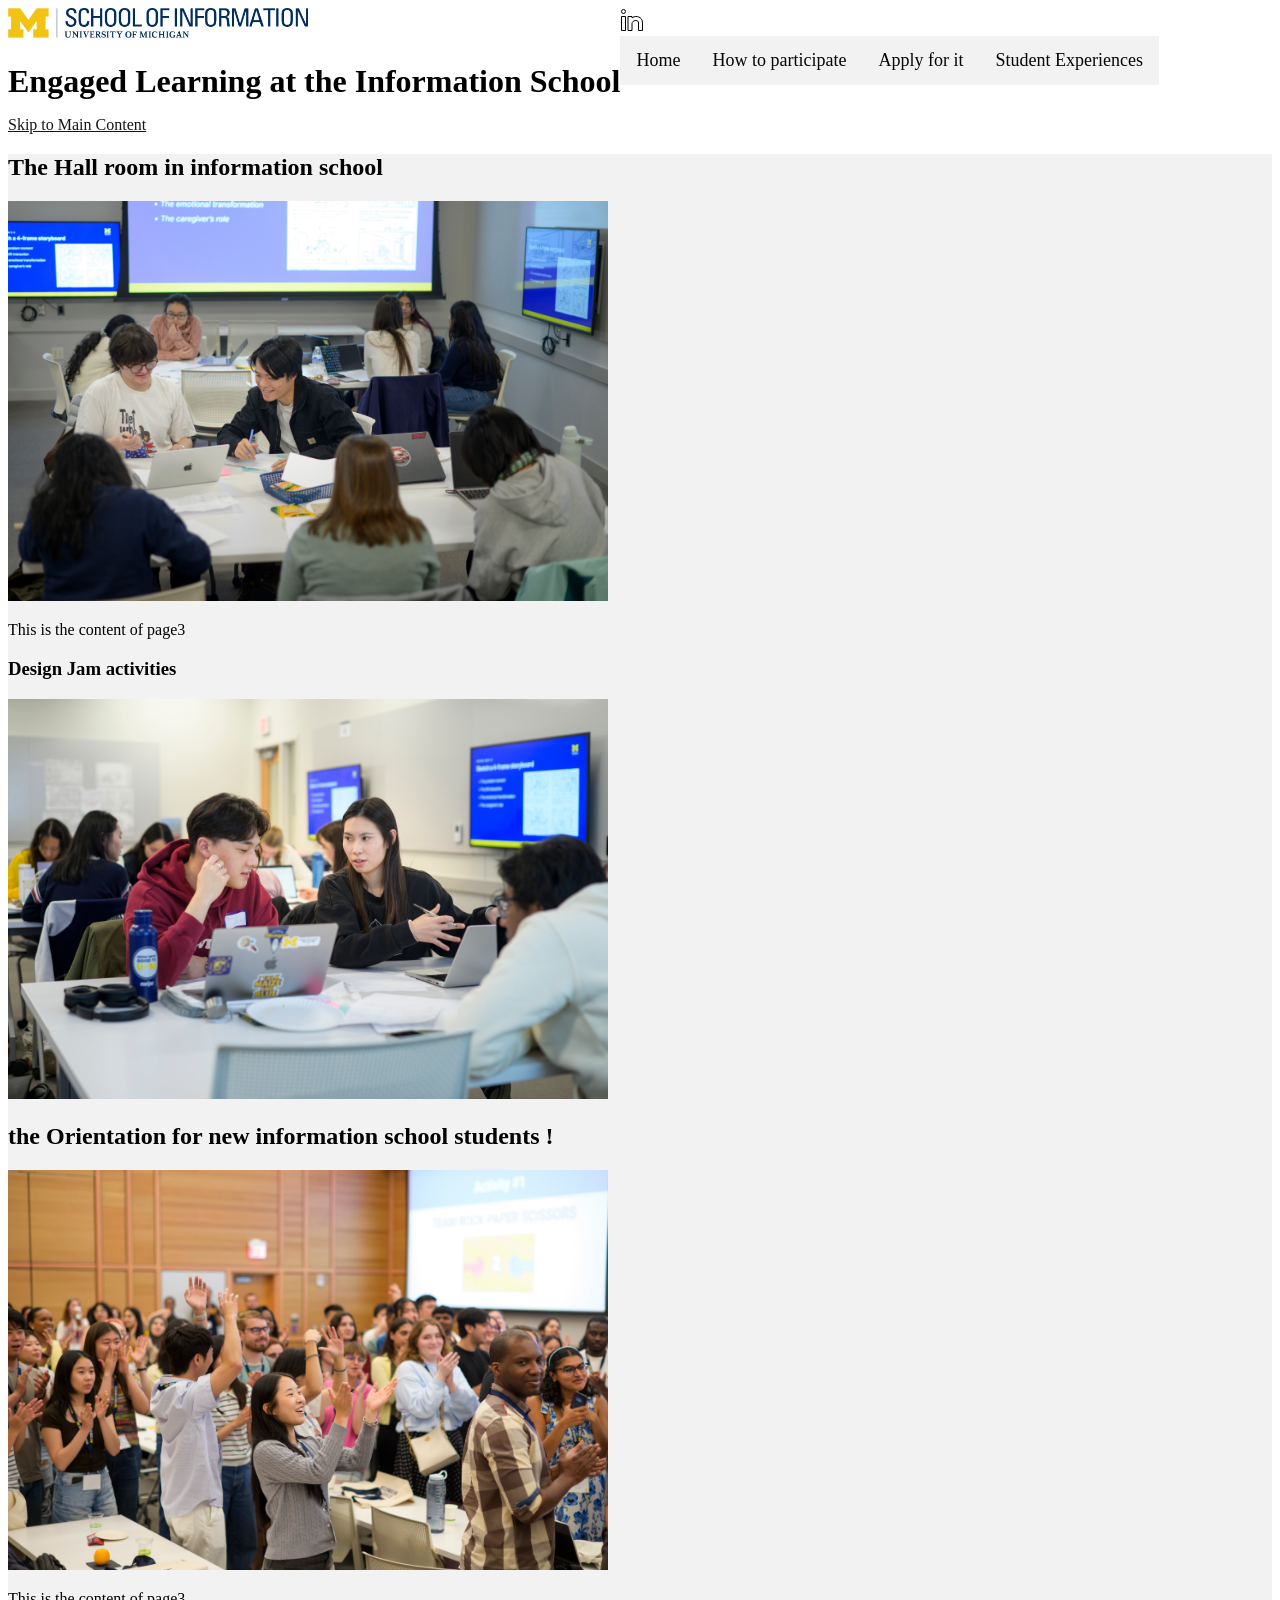
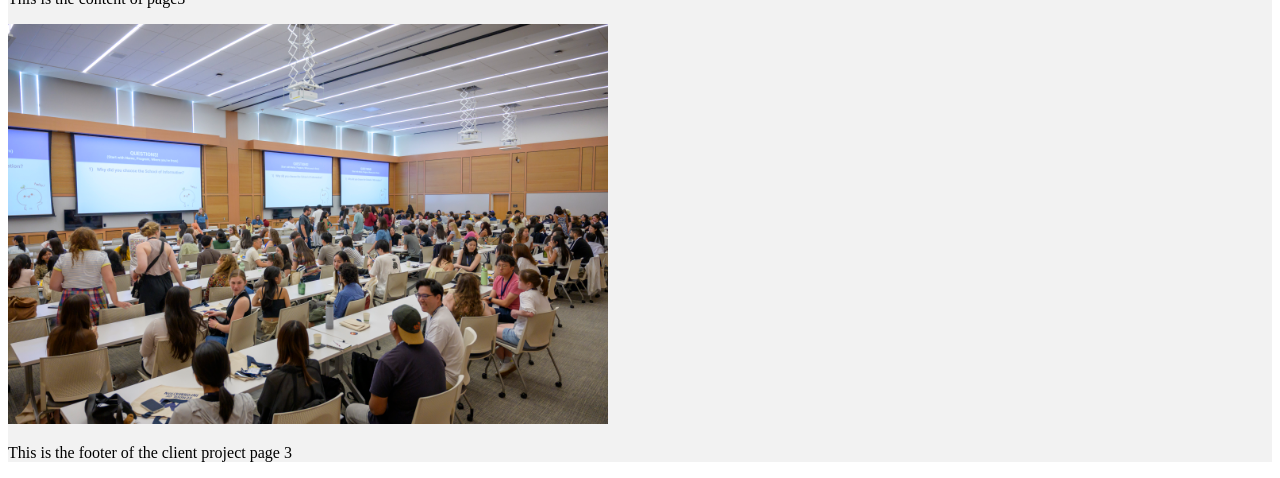
==== page3.html @ b21f29b8 "feat(ui): organize engaged learning pages" ====
<!DOCTYPE html>
<html lang="en">
<head>
    <meta charset="UTF-8">
    <meta name="viewport" content="width=device-width, initial-scale=1.0">
    <link rel="stylesheet" href="/css/main.css">
    <title>The Information School</title>
</head>
<body>

    <header class="head">
        <div class="header content">
        <img class="logo" src="images/logo-header.png" width = "100" height = "100" alt="UMSI Logo">
        <h1> Engaged Learning at the Information School </h1>
        <a href = "#main">Skip to Main Content</a>
        </div>
        <div>
            <div class ="social-media-link-group">
                <a href="https://www.linkedin.com/school/university-of-michigan---school-of-information/" target="_blank" rel="noopener noreferrer">
                    <svg xmlns="http://www.w3.org/2000/svg" fill="none" viewBox="0 0 24 24" id="Linkedin-Logo--Streamline-Logos" height="24" width="24">
                        <desc>
                            Linkedin Logo Streamline Icon: https://streamlinehq.com
                        </desc>
                        <path stroke="#000000" stroke-linejoin="round" d="M1.5 3.5a2 2 0 1 0 4 0 2 2 0 1 0 -4 0" stroke-width="1"></path>
                        <path stroke="#000000" stroke-linejoin="round" d="M1.5 22.5v-14h4v14h-4Z" clip-rule="evenodd" stroke-width="1"></path>
                        <path stroke="#000000" stroke-linejoin="round" d="M8 8.5v14h4v-6.908c0 -1.092 1 -3.092 3.895 -3.092 1.643 0 2.605 0.845 2.605 2.5v7.5h4V15c0 -1.309 -0.312 -2.937 -1.394 -4.277 -1.144 -1.417 -2.913 -2.223 -5.21 -2.223 -1.513 0 -2.835 0.615 -3.896 1.366V8.5H8Z" clip-rule="evenodd" stroke-width="1"></path>
                        </svg>
                </a>
            </div>

        <nav>
 <ul class="nav-links">
                <li class="nav-links"><a href = "index.html">Home</a></li>
                     <li class="nav-links"><a href = "prep.html">How to participate</a></li>
                     <li class="nav-links"><a href = "page3.html">Apply for it</a></li>
                     <li class="nav-links"><a href = "page4.html">Student Experiences</a></li>
    </ul> 
        </nav>
        </div>
    </header>
<main>
    <section>
        <h2> The Hall room in information school </h2>
        <img src="images/information-school/UMSI_DesignJam_MixelStudio_11052025_04.jpg" alt="Design Jam Highlight."
        width="600" height="400">
        <p> This is the content of page3 </p>
        <h3>Design Jam activities </h3>
        <img src="images/information-school/UMSI_DesignJam_MixelStudio_11052025_05.jpg" width="600" height="400" alt="Design Jam Highlight">
    </section>

    <section>
        <h2> the Orientation for new information school students !  </h2>
        <img src="images/information-school/UMSI_MastersOrientation_081825_01.jpg" width="600" height="400"alt="A student wears a UMSI backpack in fall on the drag.">
        <p> This is the content of page3 </p>
        <img src="images/information-school/UMSI_MastersOrientation_081825_03.jpg" width="600" height="400" alt="Group of students in the activities">
    </section>

    <section>

      </section>

    <footer>
        <p> This is the footer of the client project page 3</p>
    </footer>
</body>
</html>
---- css/main.css ----
.logo{
    width: 300px;
    height: auto;
}
h1{
    font-size: 2em;
    margin-bottom: 0.5em;
    position: relative;
    left: 0;
}
head img{
    width: 100px;
    height: auto;
}
    
.head div {
    display:inline-block ;
    justify-content: space-between;
}
a {
    color: #171616;
}
.nav-links {
    list-style-type: none;
    margin: 0;
    padding: 0;
    overflow: hidden;
    background-color: #f2f2f2;
}
.nav-links li {
    float: left;
}
.nav-links li a {
  display: block;
  color: rgb(6, 6, 6);
  text-align: center;
  padding: 14px 16px;
  text-decoration: none;
  font-size: 18px;
}
.nav-links li a:hover {
  background-color: #ddd;
}
img{
    width: 600px;
    height: 400px;
}

main{
    background-color: #f2f2f2;
}
header{
    display: flex;
}
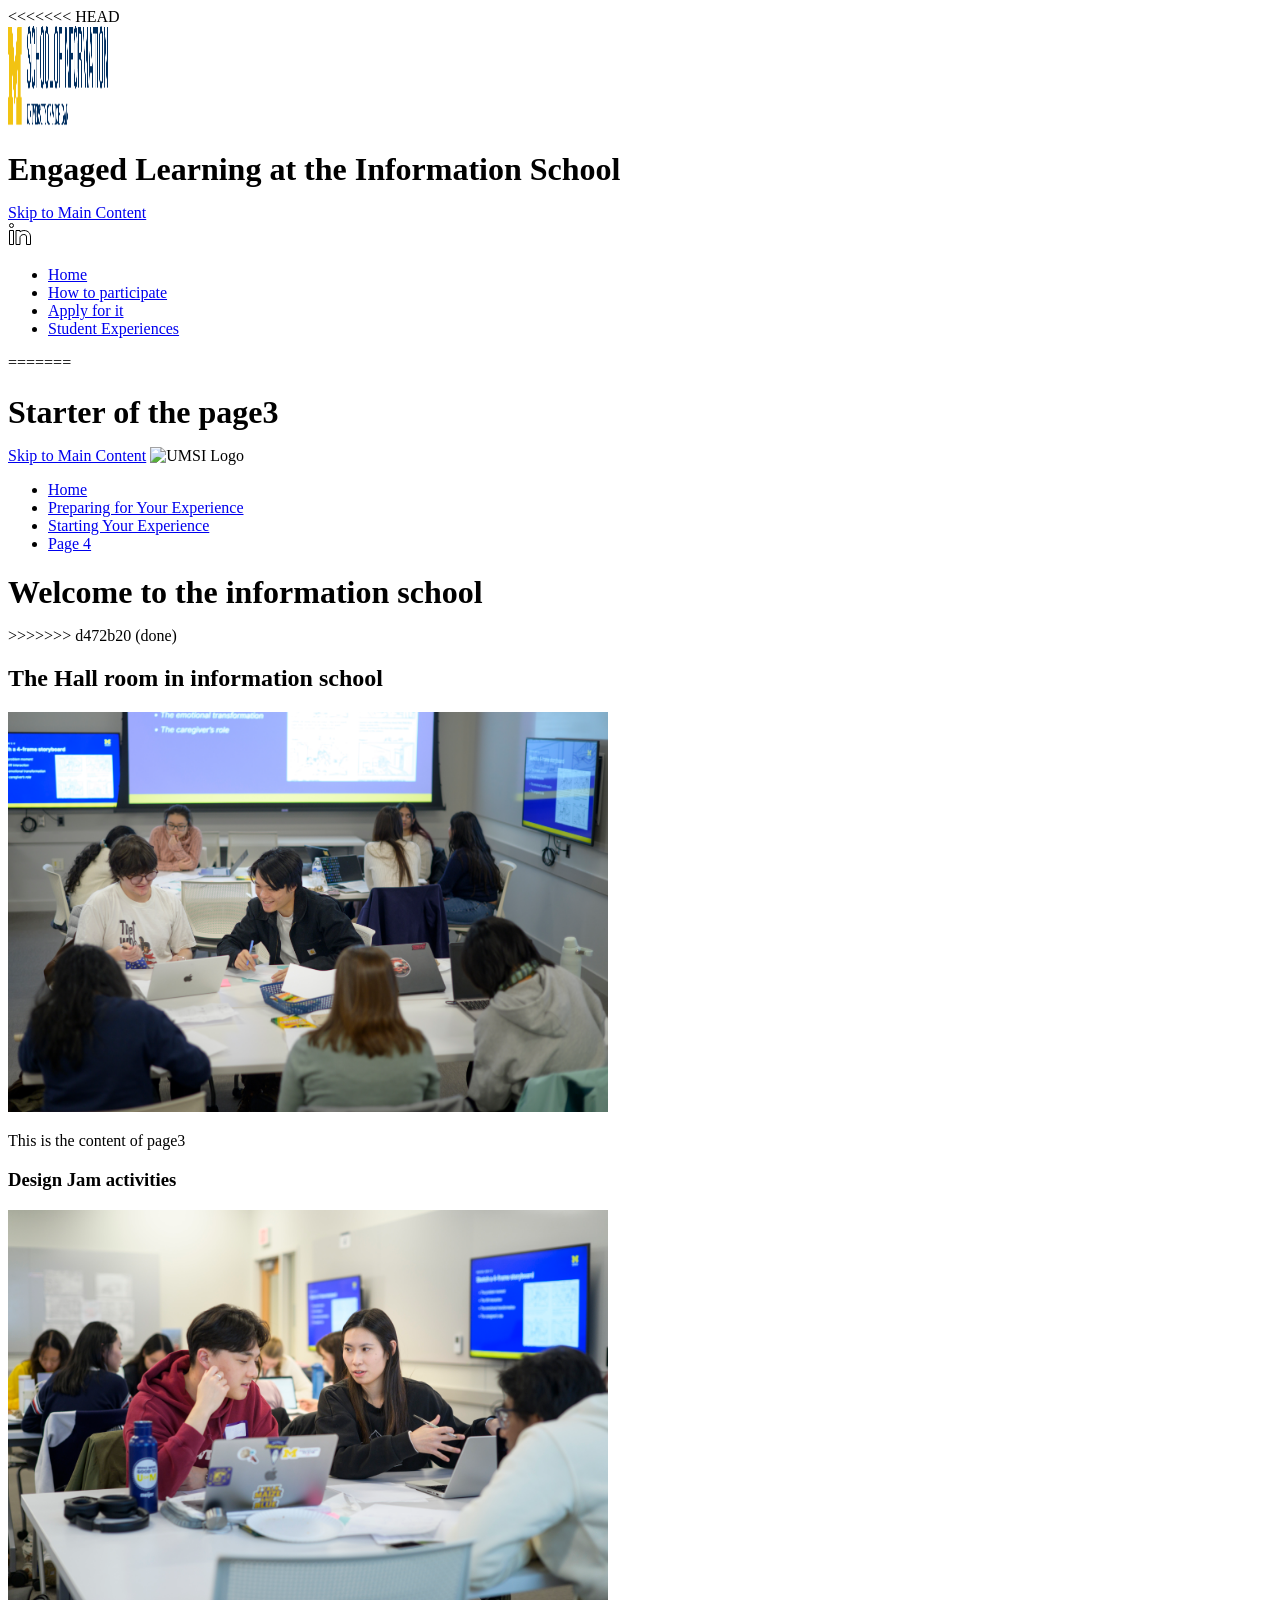
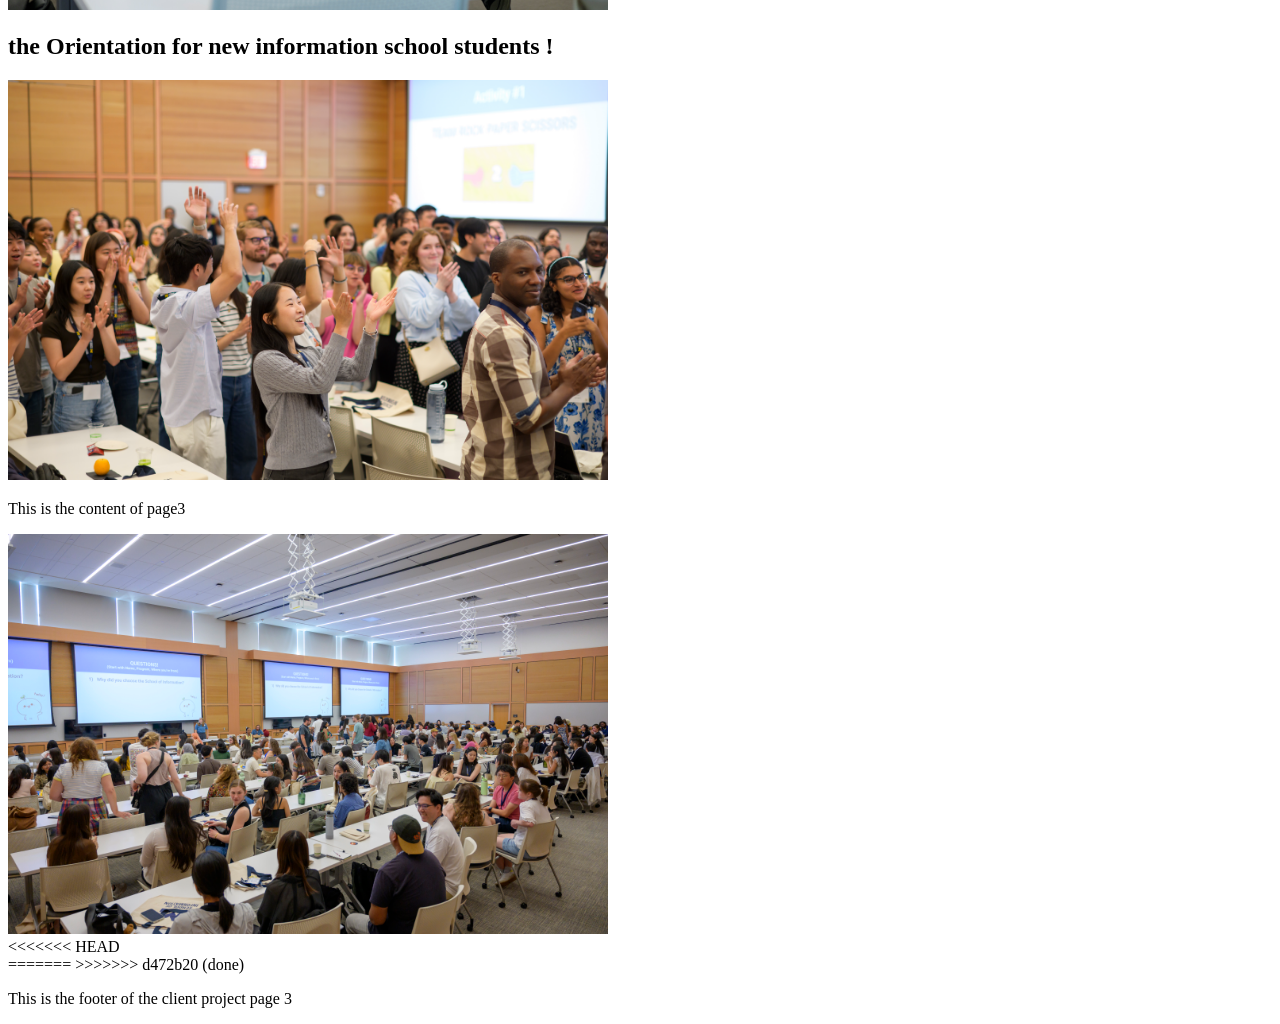
==== commit f984a046: "rebase" ====
--- a/page3.html
+++ b/page3.html
@@ -7,6 +7,7 @@
     <title>The Information School</title>
 </head>
 <body>
+<<<<<<< HEAD
 
     <header class="head">
         <div class="header content">
@@ -39,6 +40,22 @@
         </div>
     </header>
 <main>
+=======
+    <header>
+        <h1> Starter of the page3 </h1>
+        <a href = "#main">Skip to Main Content</a>
+        <img src="images/UMSI_signature_vertical_informal_solidblue.jpg" alt="UMSI Logo">
+        <nav>
+            <ul>
+                <li><a href = "index.html">Home</a></li>
+                <li><a href = "prep.html">Preparing for Your Experience</a></li>
+                <li><a href = "start.html">Starting Your Experience</a></li>
+                <li><a href = "page4.html">Page 4</a></li>
+            </ul>
+        </nav>
+    <h1>Welcome to the information school</h1>
+    </header>
+>>>>>>> d472b20 (done)
     <section>
         <h2> The Hall room in information school </h2>
         <img src="images/information-school/UMSI_DesignJam_MixelStudio_11052025_04.jpg" alt="Design Jam Highlight."
@@ -55,9 +72,12 @@
         <img src="images/information-school/UMSI_MastersOrientation_081825_03.jpg" width="600" height="400" alt="Group of students in the activities">
     </section>
 
+<<<<<<< HEAD
     <section>
 
       </section>
+=======
+>>>>>>> d472b20 (done)
 
     <footer>
         <p> This is the footer of the client project page 3</p>
--- a/css/main.css
+++ b/css/main.css
@@ -1,3 +1,4 @@
+<<<<<<< HEAD
 .logo{
     width: 300px;
     height: auto;
@@ -7,11 +8,18 @@
     margin-bottom: 0.5em;
     position: relative;
     left: 0;
+=======
+nav{
+    background-color: #003366;
+    font-family: Arial, sans-serif;
+    font-style: bold;
+>>>>>>> d472b20 (done)
 }
 head img{
     width: 100px;
     height: auto;
 }
+<<<<<<< HEAD
     
 .head div {
     display:inline-block ;
@@ -51,4 +59,16 @@
 }
 header{
     display: flex;
+=======
+
+header {
+    display:block ;
+    justify-content: space-between;
+}
+nav li a {
+    color: #ffffff;
+}
+main{
+    background-color: #f2f2f2;
+>>>>>>> d472b20 (done)
 }
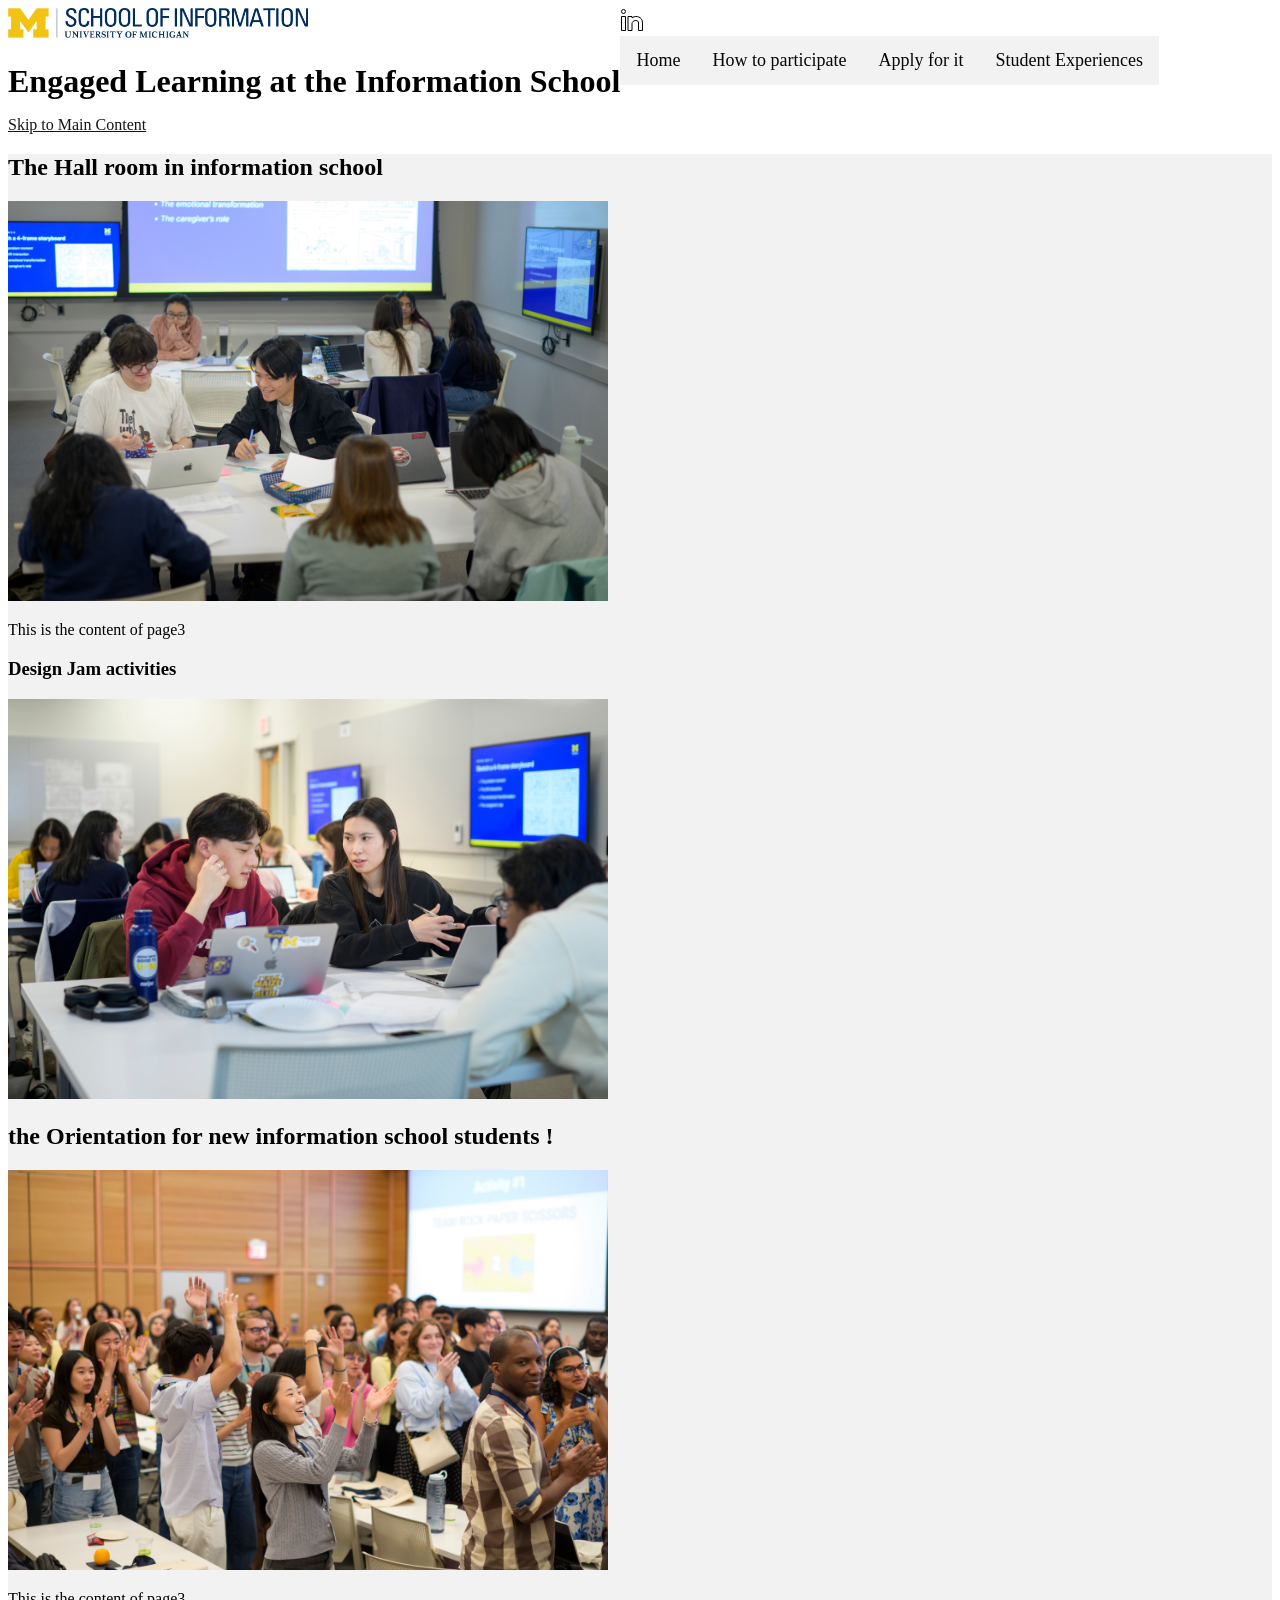
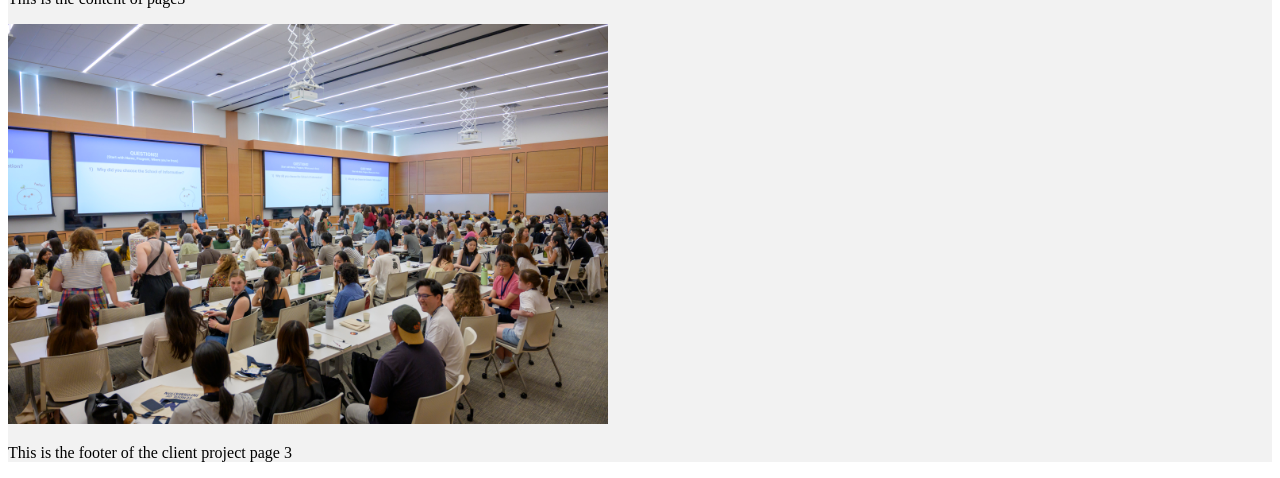
==== commit 81f010ae: "merge layout style into main" ====
--- a/page3.html
+++ b/page3.html
@@ -7,7 +7,6 @@
     <title>The Information School</title>
 </head>
 <body>
-<<<<<<< HEAD
 
     <header class="head">
         <div class="header content">
@@ -40,22 +39,6 @@
         </div>
     </header>
 <main>
-=======
-    <header>
-        <h1> Starter of the page3 </h1>
-        <a href = "#main">Skip to Main Content</a>
-        <img src="images/UMSI_signature_vertical_informal_solidblue.jpg" alt="UMSI Logo">
-        <nav>
-            <ul>
-                <li><a href = "index.html">Home</a></li>
-                <li><a href = "prep.html">Preparing for Your Experience</a></li>
-                <li><a href = "start.html">Starting Your Experience</a></li>
-                <li><a href = "page4.html">Page 4</a></li>
-            </ul>
-        </nav>
-    <h1>Welcome to the information school</h1>
-    </header>
->>>>>>> d472b20 (done)
     <section>
         <h2> The Hall room in information school </h2>
         <img src="images/information-school/UMSI_DesignJam_MixelStudio_11052025_04.jpg" alt="Design Jam Highlight."
@@ -72,12 +55,9 @@
         <img src="images/information-school/UMSI_MastersOrientation_081825_03.jpg" width="600" height="400" alt="Group of students in the activities">
     </section>
 
-<<<<<<< HEAD
     <section>
 
       </section>
-=======
->>>>>>> d472b20 (done)
 
     <footer>
         <p> This is the footer of the client project page 3</p>
--- a/css/main.css
+++ b/css/main.css
@@ -1,4 +1,3 @@
-<<<<<<< HEAD
 .logo{
     width: 300px;
     height: auto;
@@ -8,18 +7,11 @@
     margin-bottom: 0.5em;
     position: relative;
     left: 0;
-=======
-nav{
-    background-color: #003366;
-    font-family: Arial, sans-serif;
-    font-style: bold;
->>>>>>> d472b20 (done)
 }
 head img{
     width: 100px;
     height: auto;
 }
-<<<<<<< HEAD
     
 .head div {
     display:inline-block ;
@@ -59,16 +51,4 @@
 }
 header{
     display: flex;
-=======
-
-header {
-    display:block ;
-    justify-content: space-between;
-}
-nav li a {
-    color: #ffffff;
-}
-main{
-    background-color: #f2f2f2;
->>>>>>> d472b20 (done)
 }
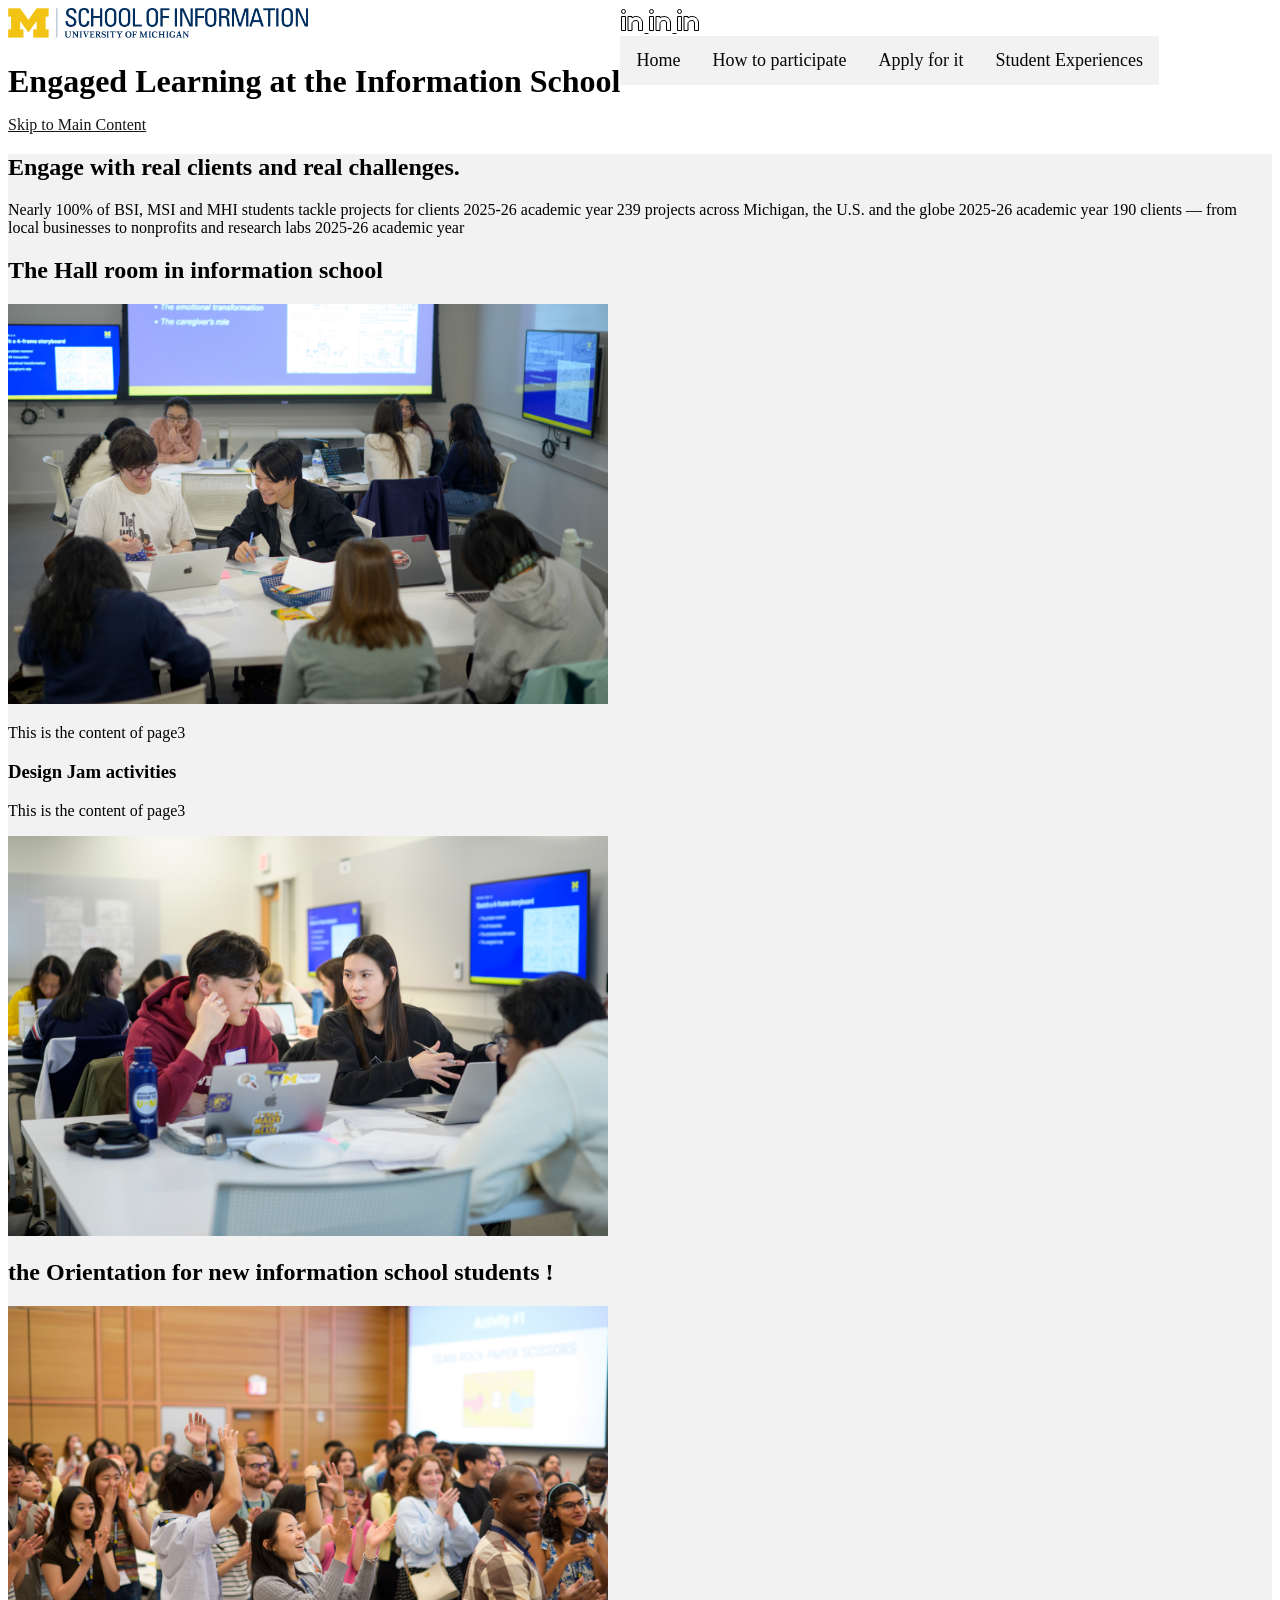
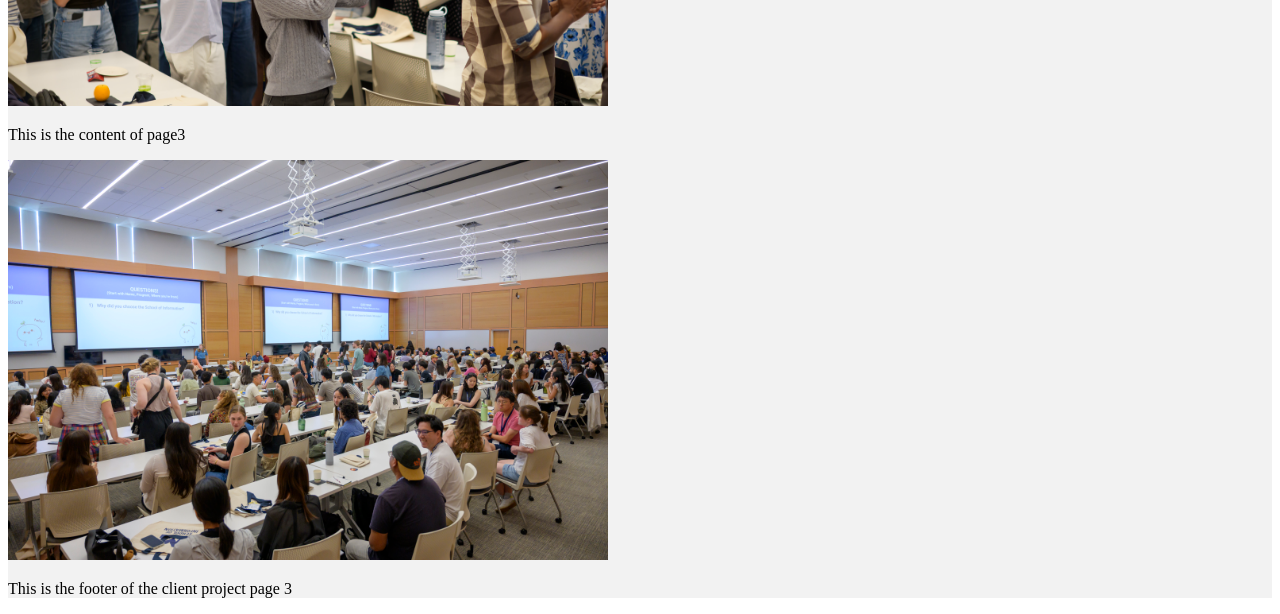
==== commit 1b9c1a6b: "content update" ====
--- a/page3.html
+++ b/page3.html
@@ -3,7 +3,7 @@
 <head>
     <meta charset="UTF-8">
     <meta name="viewport" content="width=device-width, initial-scale=1.0">
-    <link rel="stylesheet" href="/css/main.css">
+    <link rel="stylesheet" href="css/main.css">
     <title>The Information School</title>
 </head>
 <body>
@@ -16,10 +16,30 @@
         </div>
         <div>
             <div class ="social-media-link-group">
-                <a href="https://www.linkedin.com/school/university-of-michigan---school-of-information/" target="_blank" rel="noopener noreferrer">
+                <a href="https://www.linkedin.com/school/university-of-michigan---school-of-information/" alt ="LinkedIN" target="_blank" rel="noopener noreferrer">
                     <svg xmlns="http://www.w3.org/2000/svg" fill="none" viewBox="0 0 24 24" id="Linkedin-Logo--Streamline-Logos" height="24" width="24">
                         <desc>
-                            Linkedin Logo Streamline Icon: https://streamlinehq.com
+                            Linkedin Logo Streamline Icon
+                        </desc>
+                        <path stroke="#000000" stroke-linejoin="round" d="M1.5 3.5a2 2 0 1 0 4 0 2 2 0 1 0 -4 0" stroke-width="1"></path>
+                        <path stroke="#000000" stroke-linejoin="round" d="M1.5 22.5v-14h4v14h-4Z" clip-rule="evenodd" stroke-width="1"></path>
+                        <path stroke="#000000" stroke-linejoin="round" d="M8 8.5v14h4v-6.908c0 -1.092 1 -3.092 3.895 -3.092 1.643 0 2.605 0.845 2.605 2.5v7.5h4V15c0 -1.309 -0.312 -2.937 -1.394 -4.277 -1.144 -1.417 -2.913 -2.223 -5.21 -2.223 -1.513 0 -2.835 0.615 -3.896 1.366V8.5H8Z" clip-rule="evenodd" stroke-width="1"></path>
+                        </svg>
+                </a>
+                <a href="https://www.linkedin.com/school/university-of-michigan---school-of-information/" alt ="Instagram" target="_blank" rel="noopener noreferrer">
+                    <svg xmlns="http://www.w3.org/2000/svg" fill="none" viewBox="0 0 24 24" id="Linkedin-Logo--Streamline-Logos" height="24" width="24">
+                        <desc>
+                            Linkedin Logo Streamline Icon
+                        </desc>
+                        <path stroke="#000000" stroke-linejoin="round" d="M1.5 3.5a2 2 0 1 0 4 0 2 2 0 1 0 -4 0" stroke-width="1"></path>
+                        <path stroke="#000000" stroke-linejoin="round" d="M1.5 22.5v-14h4v14h-4Z" clip-rule="evenodd" stroke-width="1"></path>
+                        <path stroke="#000000" stroke-linejoin="round" d="M8 8.5v14h4v-6.908c0 -1.092 1 -3.092 3.895 -3.092 1.643 0 2.605 0.845 2.605 2.5v7.5h4V15c0 -1.309 -0.312 -2.937 -1.394 -4.277 -1.144 -1.417 -2.913 -2.223 -5.21 -2.223 -1.513 0 -2.835 0.615 -3.896 1.366V8.5H8Z" clip-rule="evenodd" stroke-width="1"></path>
+                        </svg>
+                </a>
+                <a href="https://www.linkedin.com/school/university-of-michigan---school-of-information/" alt ="Youtube"target="_blank" rel="noopener noreferrer">
+                    <svg xmlns="http://www.w3.org/2000/svg" fill="none" viewBox="0 0 24 24" id="Linkedin-Logo--Streamline-Logos" height="24" width="24">
+                        <desc>
+                            Linkedin Logo Streamline Icon
                         </desc>
                         <path stroke="#000000" stroke-linejoin="round" d="M1.5 3.5a2 2 0 1 0 4 0 2 2 0 1 0 -4 0" stroke-width="1"></path>
                         <path stroke="#000000" stroke-linejoin="round" d="M1.5 22.5v-14h4v14h-4Z" clip-rule="evenodd" stroke-width="1"></path>
@@ -40,11 +60,30 @@
     </header>
 <main>
     <section>
+        <h2> 
+            Engage with real clients and real challenges.</h2>
+        <div>
+            Nearly 100%
+            of BSI, MSI and MHI students tackle projects for clients
+
+            2025-26 academic year
+
+            239
+            projects across Michigan, the U.S. and the globe 
+
+            2025-26 academic year
+
+            190
+            clients — from local businesses to nonprofits and research labs 
+
+            2025-26 academic year
+        </div>
         <h2> The Hall room in information school </h2>
         <img src="images/information-school/UMSI_DesignJam_MixelStudio_11052025_04.jpg" alt="Design Jam Highlight."
         width="600" height="400">
         <p> This is the content of page3 </p>
         <h3>Design Jam activities </h3>
+        <p> This is the content of page3 </p>
         <img src="images/information-school/UMSI_DesignJam_MixelStudio_11052025_05.jpg" width="600" height="400" alt="Design Jam Highlight">
     </section>
 
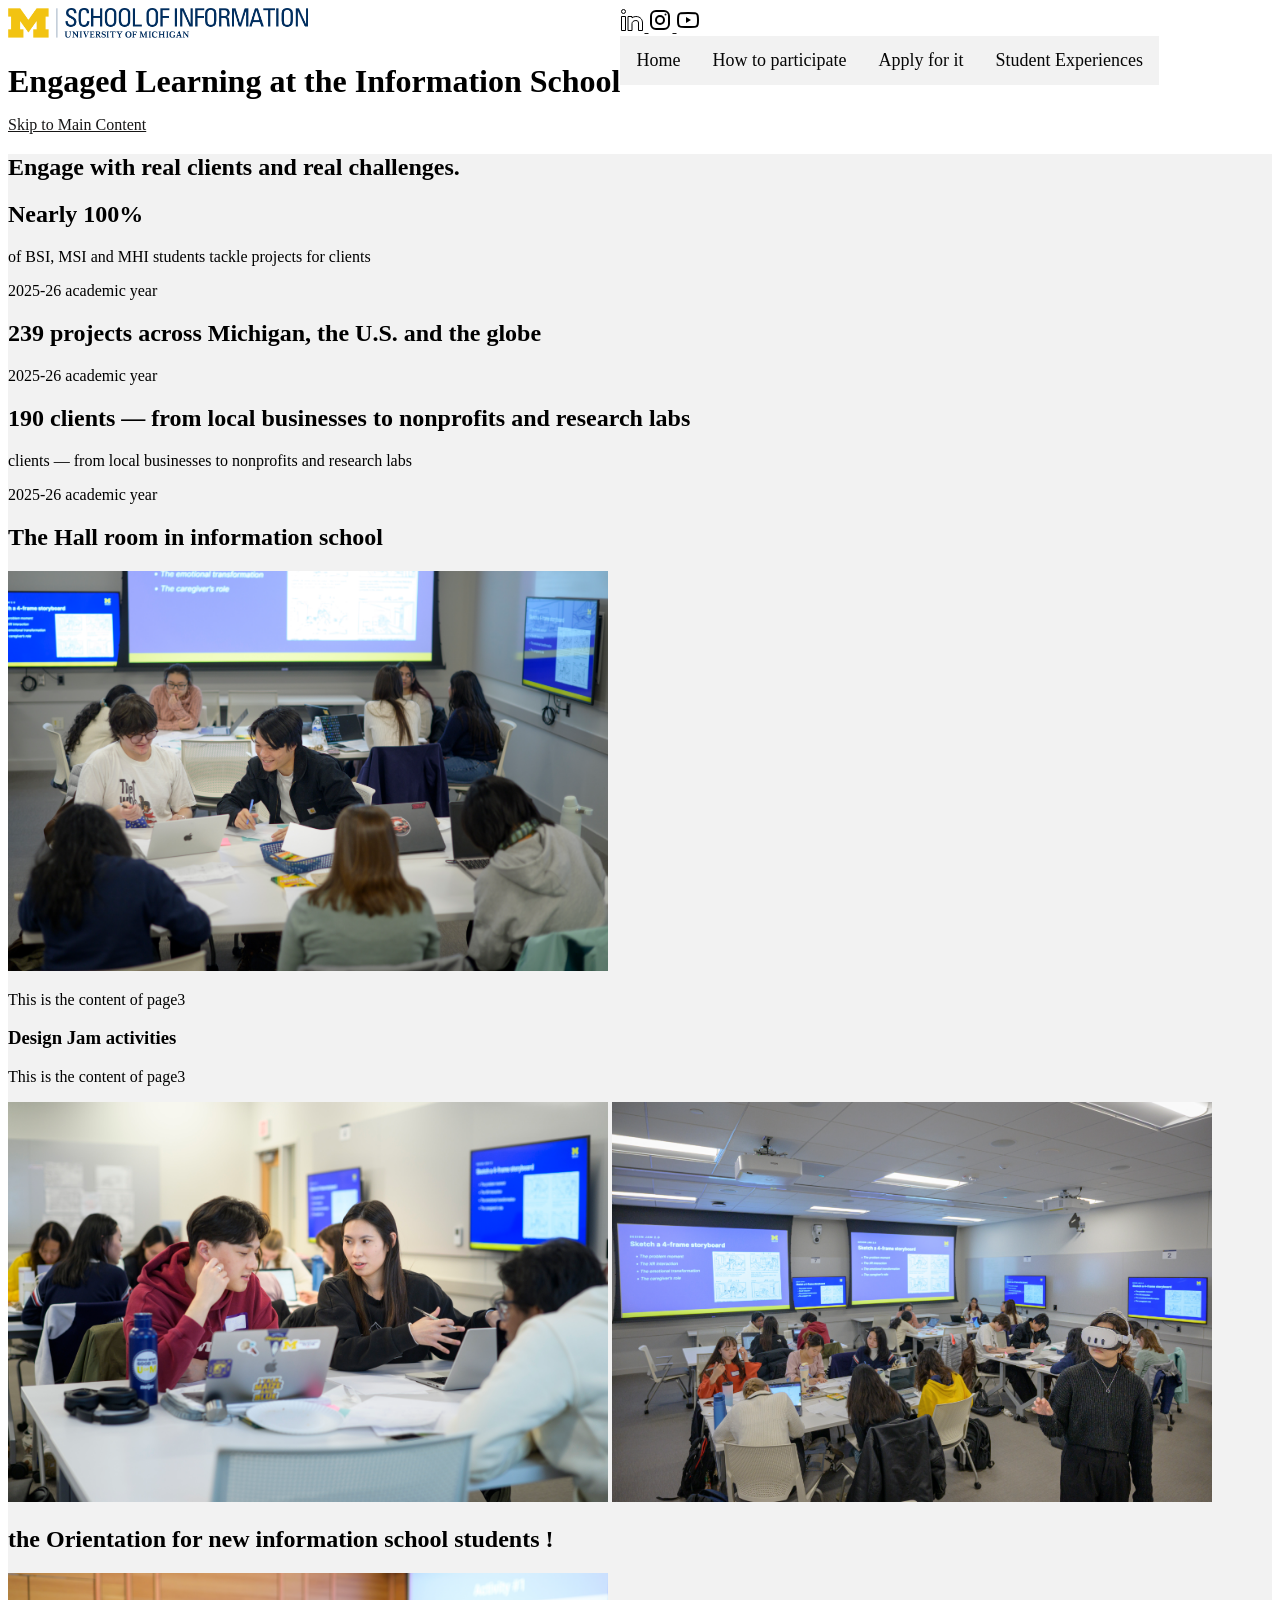
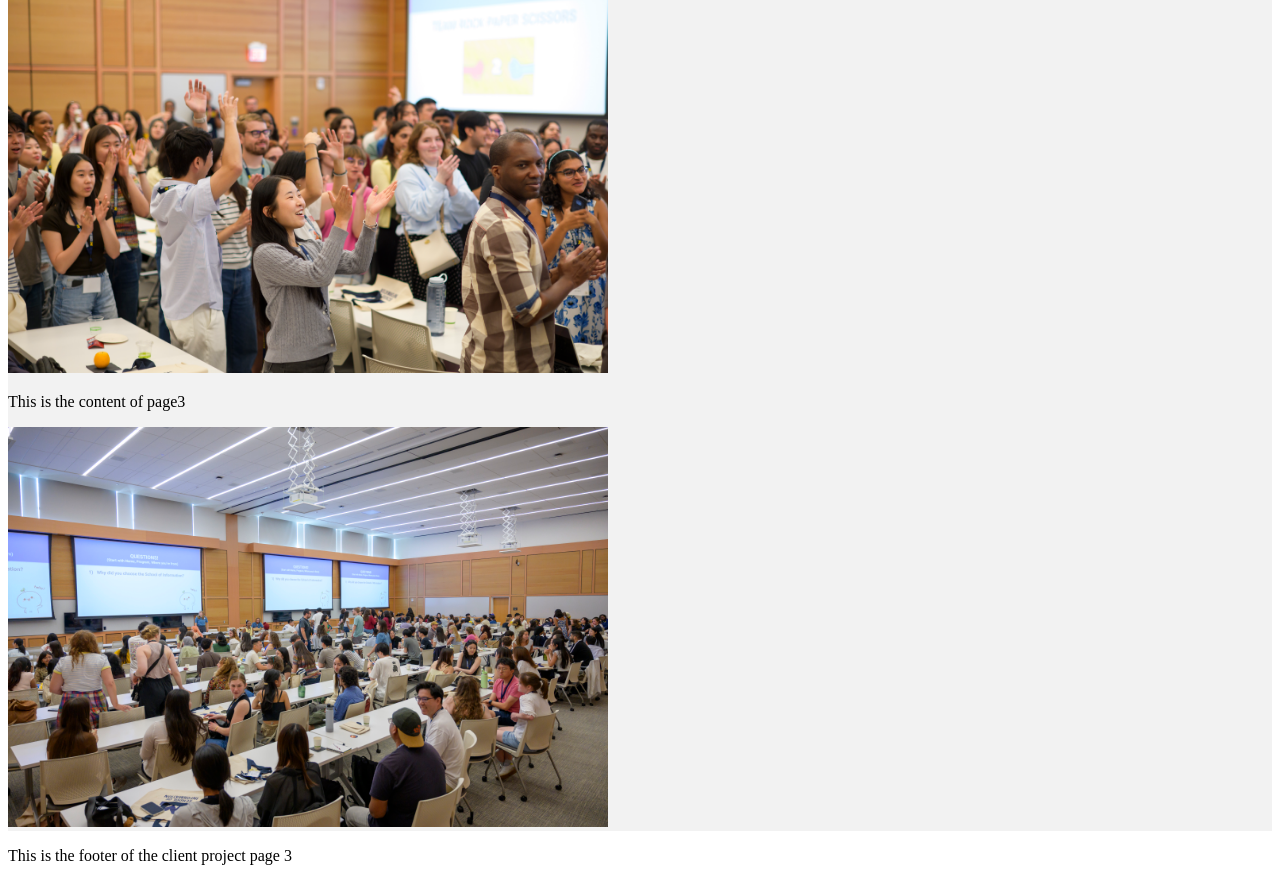
==== commit 33d0c365: "image editing and the format check for the code" ====
--- a/page3.html
+++ b/page3.html
@@ -26,25 +26,18 @@
                         <path stroke="#000000" stroke-linejoin="round" d="M8 8.5v14h4v-6.908c0 -1.092 1 -3.092 3.895 -3.092 1.643 0 2.605 0.845 2.605 2.5v7.5h4V15c0 -1.309 -0.312 -2.937 -1.394 -4.277 -1.144 -1.417 -2.913 -2.223 -5.21 -2.223 -1.513 0 -2.835 0.615 -3.896 1.366V8.5H8Z" clip-rule="evenodd" stroke-width="1"></path>
                         </svg>
                 </a>
-                <a href="https://www.linkedin.com/school/university-of-michigan---school-of-information/" alt ="Instagram" target="_blank" rel="noopener noreferrer">
-                    <svg xmlns="http://www.w3.org/2000/svg" fill="none" viewBox="0 0 24 24" id="Linkedin-Logo--Streamline-Logos" height="24" width="24">
-                        <desc>
-                            Linkedin Logo Streamline Icon
-                        </desc>
-                        <path stroke="#000000" stroke-linejoin="round" d="M1.5 3.5a2 2 0 1 0 4 0 2 2 0 1 0 -4 0" stroke-width="1"></path>
-                        <path stroke="#000000" stroke-linejoin="round" d="M1.5 22.5v-14h4v14h-4Z" clip-rule="evenodd" stroke-width="1"></path>
-                        <path stroke="#000000" stroke-linejoin="round" d="M8 8.5v14h4v-6.908c0 -1.092 1 -3.092 3.895 -3.092 1.643 0 2.605 0.845 2.605 2.5v7.5h4V15c0 -1.309 -0.312 -2.937 -1.394 -4.277 -1.144 -1.417 -2.913 -2.223 -5.21 -2.223 -1.513 0 -2.835 0.615 -3.896 1.366V8.5H8Z" clip-rule="evenodd" stroke-width="1"></path>
-                        </svg>
+                <a href="https://www.instagram.com/umschoolofinformation/?hl=en" aria-label="Instagram" target="_blank" rel="noopener noreferrer">
+                    <svg xmlns="http://www.w3.org/2000/svg" fill="none" viewBox="0 0 24 24" aria-hidden="true" height="24" width="24">
+                        <rect x="3" y="3" width="18" height="18" rx="5" stroke="#000000" stroke-width="2"></rect>
+                        <circle cx="12" cy="12" r="4" stroke="#000000" stroke-width="2"></circle>
+                        <circle cx="17.5" cy="6.5" r="1" fill="#000000"></circle>
+                    </svg>
                 </a>
-                <a href="https://www.linkedin.com/school/university-of-michigan---school-of-information/" alt ="Youtube"target="_blank" rel="noopener noreferrer">
-                    <svg xmlns="http://www.w3.org/2000/svg" fill="none" viewBox="0 0 24 24" id="Linkedin-Logo--Streamline-Logos" height="24" width="24">
-                        <desc>
-                            Linkedin Logo Streamline Icon
-                        </desc>
-                        <path stroke="#000000" stroke-linejoin="round" d="M1.5 3.5a2 2 0 1 0 4 0 2 2 0 1 0 -4 0" stroke-width="1"></path>
-                        <path stroke="#000000" stroke-linejoin="round" d="M1.5 22.5v-14h4v14h-4Z" clip-rule="evenodd" stroke-width="1"></path>
-                        <path stroke="#000000" stroke-linejoin="round" d="M8 8.5v14h4v-6.908c0 -1.092 1 -3.092 3.895 -3.092 1.643 0 2.605 0.845 2.605 2.5v7.5h4V15c0 -1.309 -0.312 -2.937 -1.394 -4.277 -1.144 -1.417 -2.913 -2.223 -5.21 -2.223 -1.513 0 -2.835 0.615 -3.896 1.366V8.5H8Z" clip-rule="evenodd" stroke-width="1"></path>
-                        </svg>
+                <a href="https://www.youtube.com/user/schoolofinformation" aria-label="YouTube" target="_blank" rel="noopener noreferrer">
+                    <svg xmlns="http://www.w3.org/2000/svg" fill="none" viewBox="0 0 24 24" aria-hidden="true" height="24" width="24">
+                        <path d="M21.6 7.2a2.5 2.5 0 0 0-1.8-1.8C18.2 5 12 5 12 5s-6.2 0-7.8.4a2.5 2.5 0 0 0-1.8 1.8C2 8.8 2 12 2 12s0 3.2.4 4.8a2.5 2.5 0 0 0 1.8 1.8C5.8 19 12 19 12 19s6.2 0 7.8-.4a2.5 2.5 0 0 0 1.8-1.8c.4-1.6.4-4.8.4-4.8s0-3.2-.4-4.8Z" stroke="#000000" stroke-width="2"></path>
+                        <path d="m10 15 5-3-5-3v6Z" fill="#000000"></path>
+                    </svg>
                 </a>
             </div>
 
@@ -63,20 +56,17 @@
         <h2> 
             Engage with real clients and real challenges.</h2>
         <div>
-            Nearly 100%
-            of BSI, MSI and MHI students tackle projects for clients
+            <p><h2>Nearly 100%</h2> of BSI, MSI and MHI students tackle projects for clients</p>
 
-            2025-26 academic year
+            <p>2025-26 academic year</p>
 
-            239
-            projects across Michigan, the U.S. and the globe 
+            <p><h2>239 projects across Michigan, the U.S. and the globe</h2>  </p>
 
-            2025-26 academic year
+            <p>2025-26 academic year</p>
 
-            190
-            clients — from local businesses to nonprofits and research labs 
-
-            2025-26 academic year
+            <p><h2>190 clients — from local businesses to nonprofits and research labs </h2></p>
+            <p>clients — from local businesses to nonprofits and research labs </p>
+            <p>2025-26 academic year</p>
         </div>
         <h2> The Hall room in information school </h2>
         <img src="images/information-school/UMSI_DesignJam_MixelStudio_11052025_04.jpg" alt="Design Jam Highlight."
@@ -85,6 +75,7 @@
         <h3>Design Jam activities </h3>
         <p> This is the content of page3 </p>
         <img src="images/information-school/UMSI_DesignJam_MixelStudio_11052025_05.jpg" width="600" height="400" alt="Design Jam Highlight">
+        <img src="images/information-school/UMSI_DesignJam_MixelStudio_11052025_06.jpg" width="600" height="400" alt="Design Jam Highlight">
     </section>
 
     <section>
@@ -93,11 +84,7 @@
         <p> This is the content of page3 </p>
         <img src="images/information-school/UMSI_MastersOrientation_081825_03.jpg" width="600" height="400" alt="Group of students in the activities">
     </section>
-
-    <section>
-
-      </section>
-
+    </main>
     <footer>
         <p> This is the footer of the client project page 3</p>
     </footer>
--- a/css/main.css
+++ b/css/main.css
@@ -19,6 +19,9 @@
 }
 a {
     color: #171616;
+}
+.nav {
+    display: flex;
 }
 .nav-links {
     list-style-type: none;
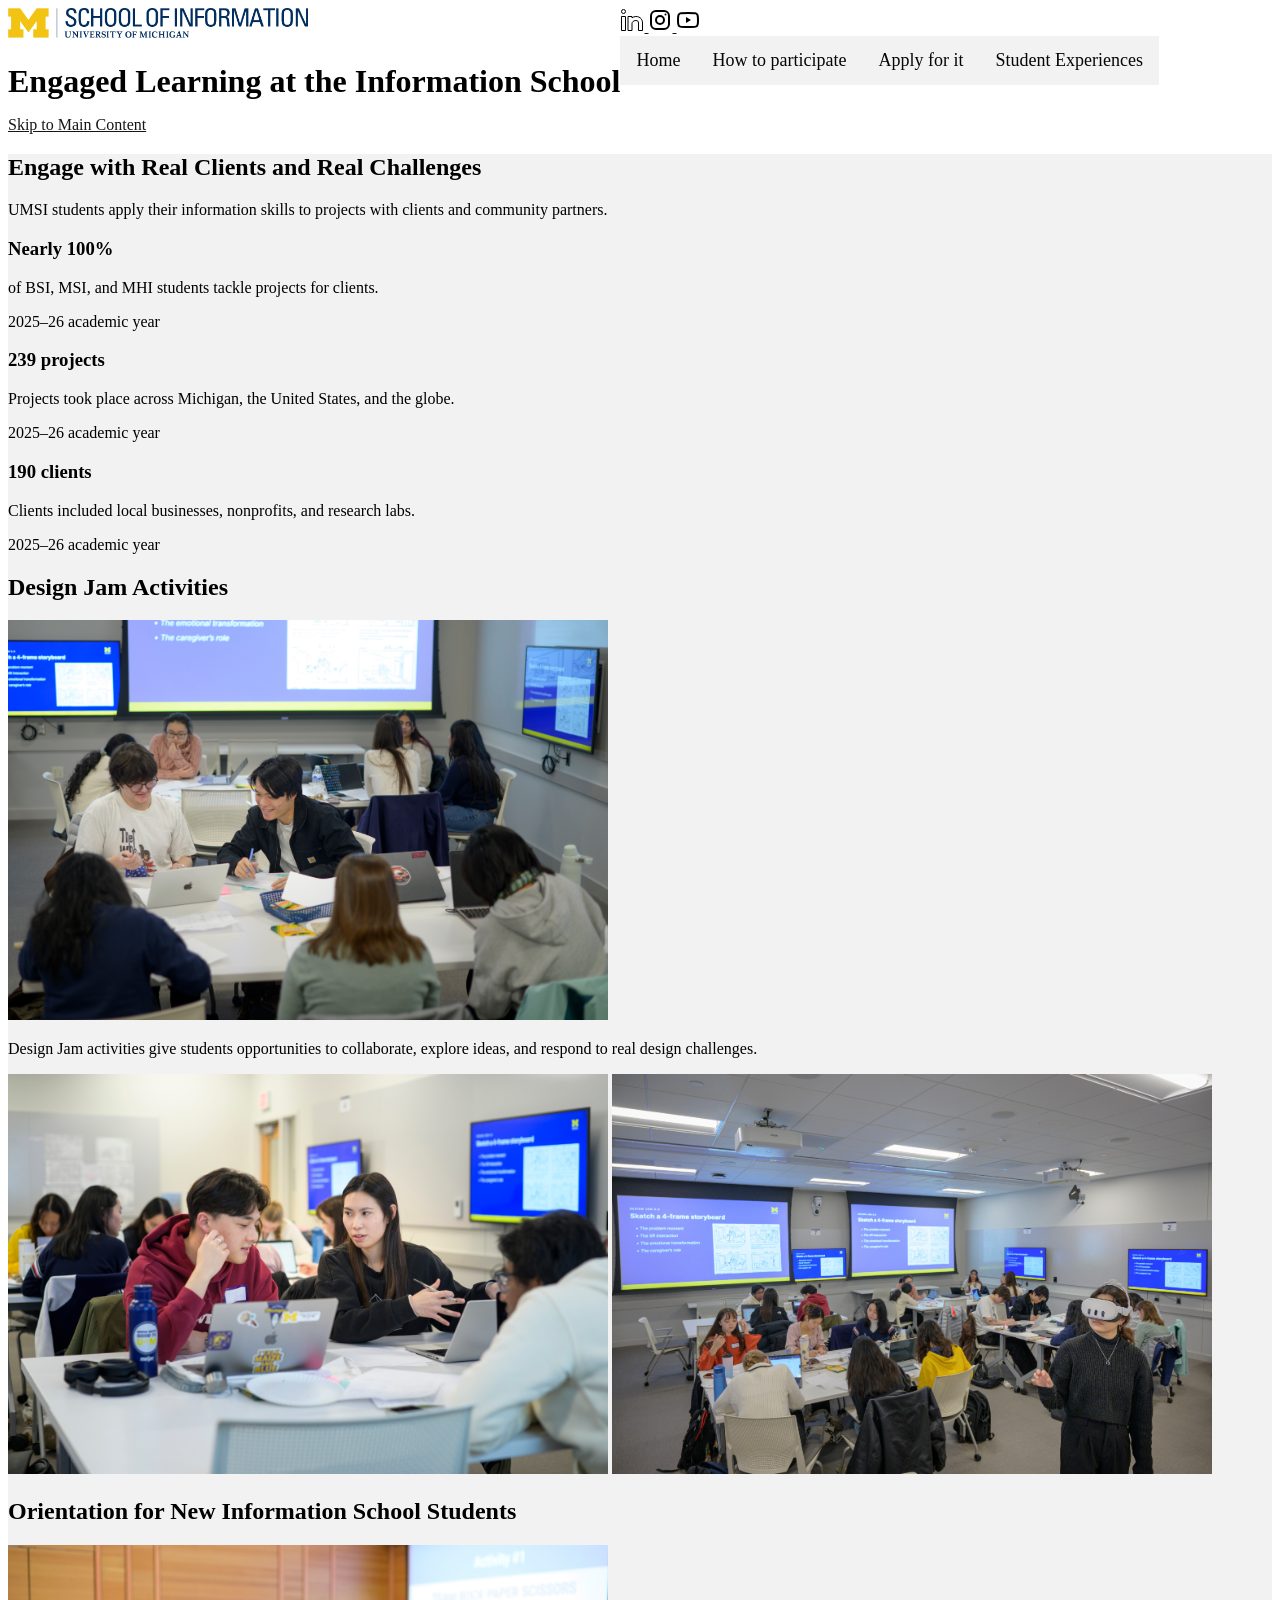
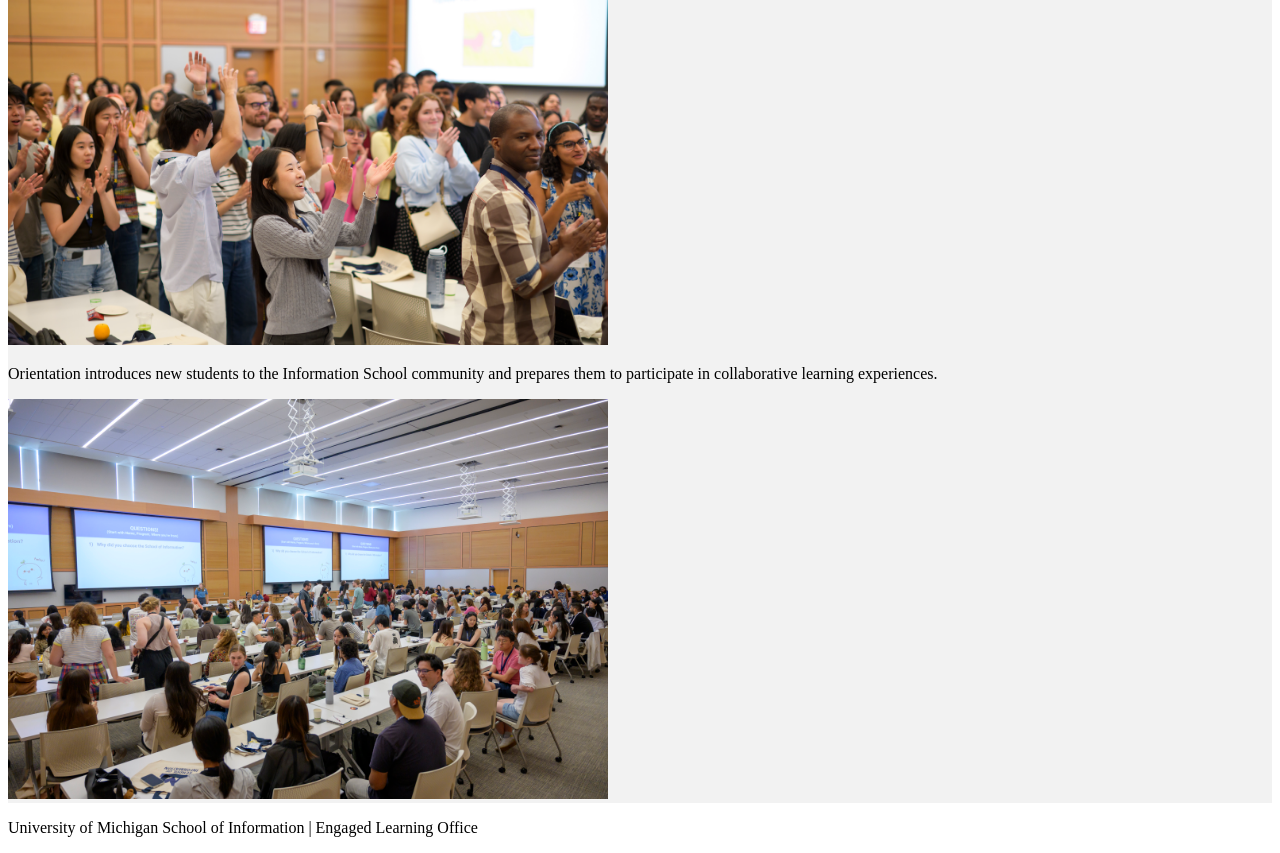
==== commit a67c27d7: "fix html errors and content" ====
--- a/page3.html
+++ b/page3.html
@@ -51,42 +51,47 @@
         </nav>
         </div>
     </header>
-<main>
+<main id="main">
     <section>
-        <h2> 
-            Engage with real clients and real challenges.</h2>
+        <h2>Engage with Real Clients and Real Challenges</h2>
+        <p>UMSI students apply their information skills to projects with clients and community partners.</p>
         <div>
-            <p><h2>Nearly 100%</h2> of BSI, MSI and MHI students tackle projects for clients</p>
+            <article>
+                <h3>Nearly 100%</h3>
+                <p>of BSI, MSI, and MHI students tackle projects for clients.</p>
+                <p>2025–26 academic year</p>
+            </article>
+            <article>
+                <h3>239 projects</h3>
+                <p>Projects took place across Michigan, the United States, and the globe.</p>
+                <p>2025–26 academic year</p>
+            </article>
+            <article>
+                <h3>190 clients</h3>
+                <p>Clients included local businesses, nonprofits, and research labs.</p>
+                <p>2025–26 academic year</p>
+            </article>
+        </div>
+    </section>
 
-            <p>2025-26 academic year</p>
-
-            <p><h2>239 projects across Michigan, the U.S. and the globe</h2>  </p>
-
-            <p>2025-26 academic year</p>
-
-            <p><h2>190 clients — from local businesses to nonprofits and research labs </h2></p>
-            <p>clients — from local businesses to nonprofits and research labs </p>
-            <p>2025-26 academic year</p>
-        </div>
-        <h2> The Hall room in information school </h2>
+    <section>
+        <h2>Design Jam Activities</h2>
         <img src="images/information-school/UMSI_DesignJam_MixelStudio_11052025_04.jpg" alt="Design Jam Highlight."
         width="600" height="400">
-        <p> This is the content of page3 </p>
-        <h3>Design Jam activities </h3>
-        <p> This is the content of page3 </p>
+        <p>Design Jam activities give students opportunities to collaborate, explore ideas, and respond to real design challenges.</p>
         <img src="images/information-school/UMSI_DesignJam_MixelStudio_11052025_05.jpg" width="600" height="400" alt="Design Jam Highlight">
         <img src="images/information-school/UMSI_DesignJam_MixelStudio_11052025_06.jpg" width="600" height="400" alt="Design Jam Highlight">
     </section>
 
     <section>
-        <h2> the Orientation for new information school students !  </h2>
+        <h2>Orientation for New Information School Students</h2>
         <img src="images/information-school/UMSI_MastersOrientation_081825_01.jpg" width="600" height="400"alt="A student wears a UMSI backpack in fall on the drag.">
-        <p> This is the content of page3 </p>
+        <p>Orientation introduces new students to the Information School community and prepares them to participate in collaborative learning experiences.</p>
         <img src="images/information-school/UMSI_MastersOrientation_081825_03.jpg" width="600" height="400" alt="Group of students in the activities">
     </section>
     </main>
     <footer>
-        <p> This is the footer of the client project page 3</p>
+        <p>University of Michigan School of Information | Engaged Learning Office</p>
     </footer>
 </body>
 </html>
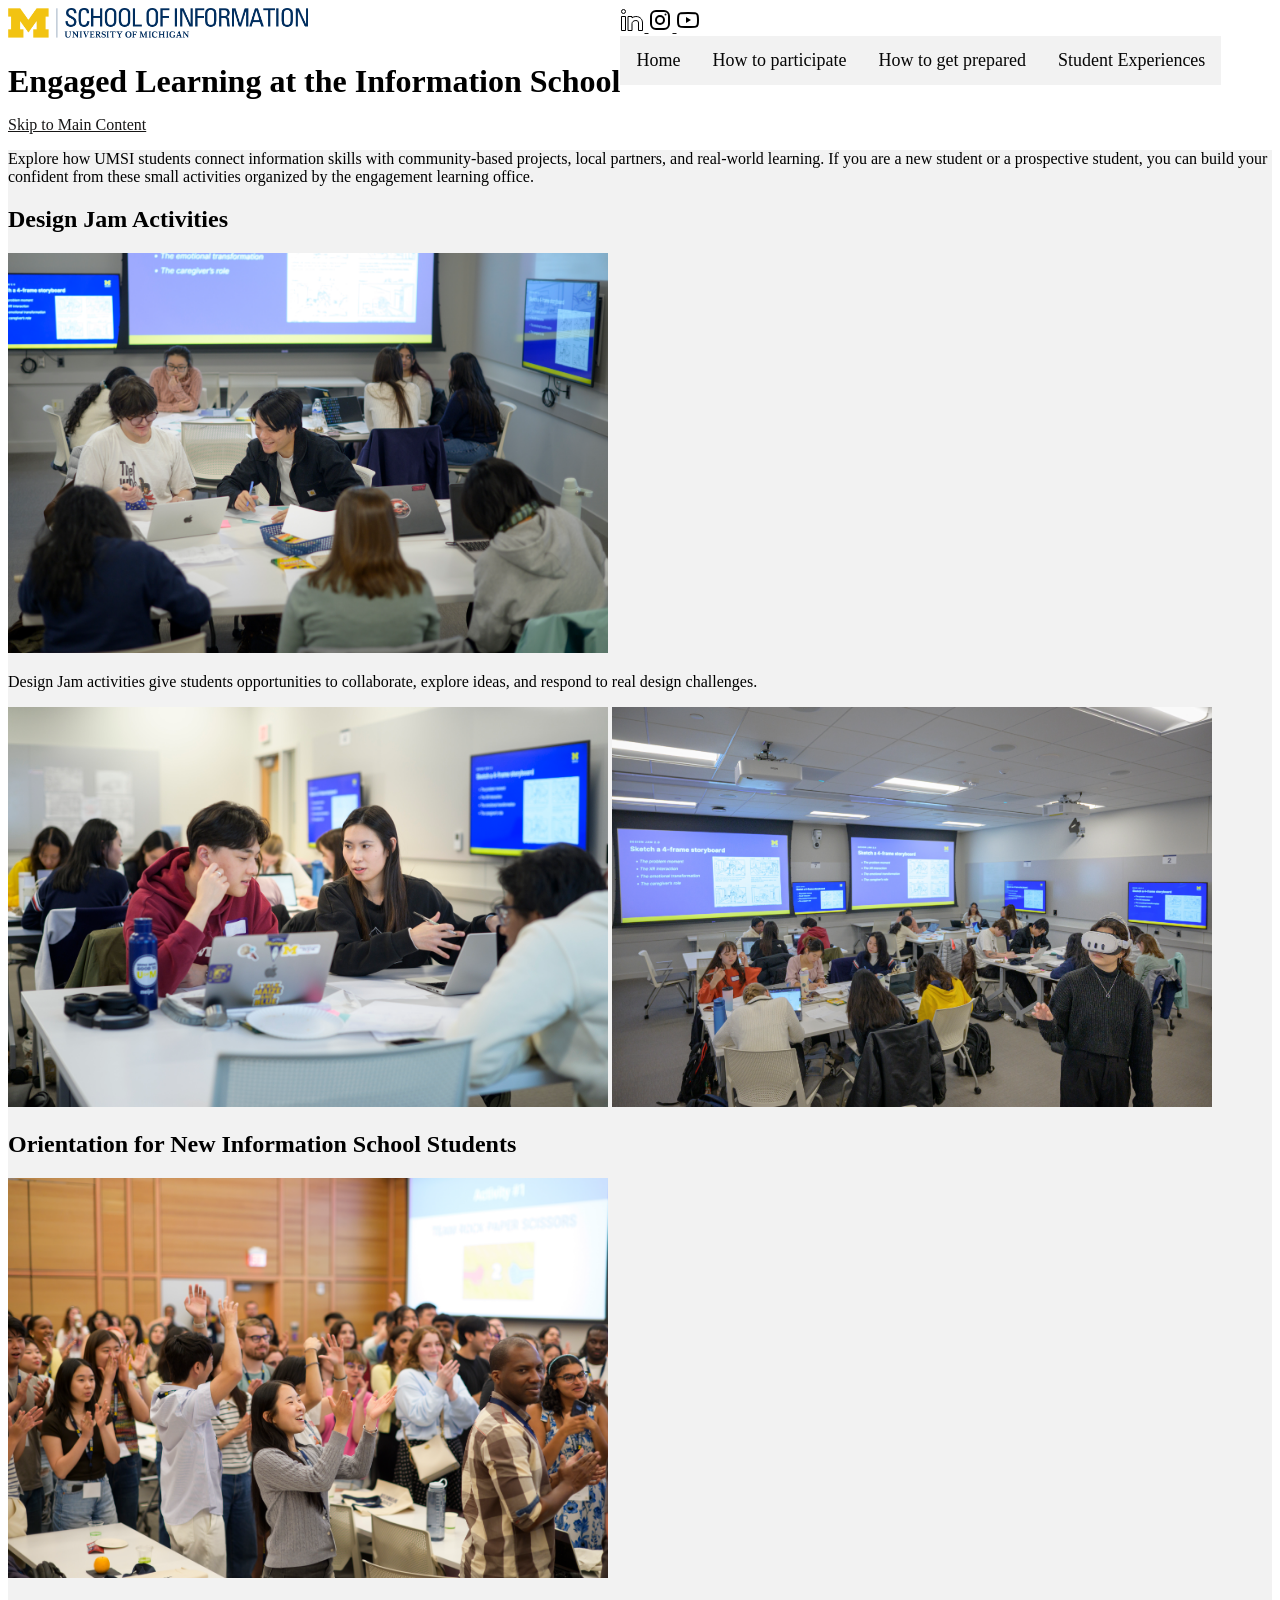
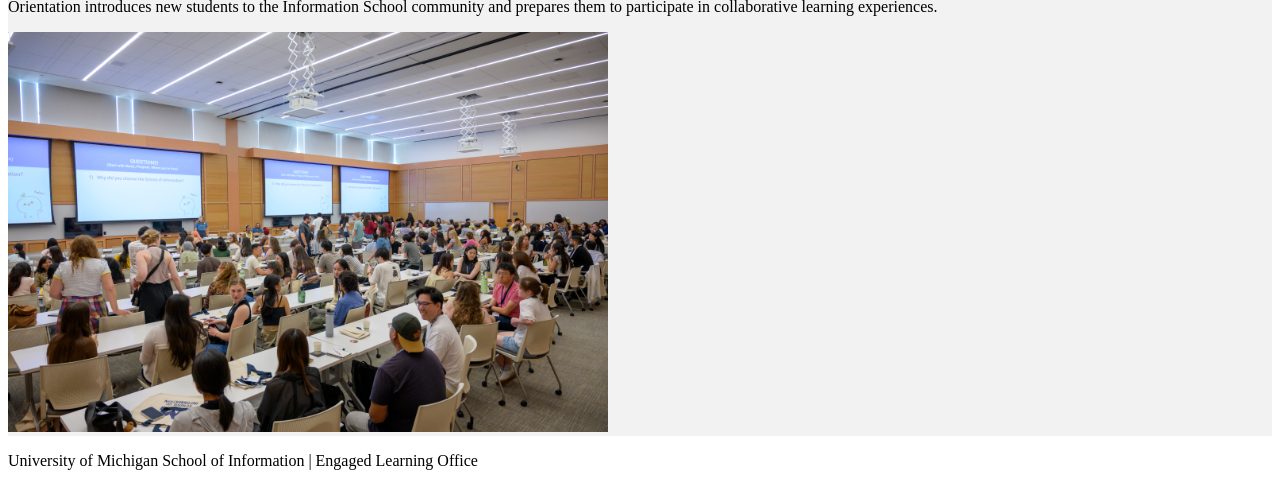
==== commit 39beac08: "adding the new semantic tags and accessiblity tags + our content reframing works" ====
--- a/page3.html
+++ b/page3.html
@@ -16,8 +16,8 @@
         </div>
         <div>
             <div class ="social-media-link-group">
-                <a href="https://www.linkedin.com/school/university-of-michigan---school-of-information/" alt ="LinkedIN" target="_blank" rel="noopener noreferrer">
-                    <svg xmlns="http://www.w3.org/2000/svg" fill="none" viewBox="0 0 24 24" id="Linkedin-Logo--Streamline-Logos" height="24" width="24">
+                <a href="https://www.linkedin.com/school/university-of-michigan---school-of-information/" aria-label="UMSI on LinkedIn" target="_blank" rel="noopener noreferrer">
+                    <svg xmlns="http://www.w3.org/2000/svg" fill="none" viewBox="0 0 24 24" id="Linkedin-Logo--Streamline-Logos" height="24" width="24" aria-hidden="true" focusable="false">
                         <desc>
                             Linkedin Logo Streamline Icon
                         </desc>
@@ -41,53 +41,34 @@
                 </a>
             </div>
 
-        <nav>
+        <nav aria-label="Primary navigation">
  <ul class="nav-links">
                 <li class="nav-links"><a href = "index.html">Home</a></li>
                      <li class="nav-links"><a href = "prep.html">How to participate</a></li>
-                     <li class="nav-links"><a href = "page3.html">Apply for it</a></li>
+                     <li class="nav-links"><a href = "page3.html">How to get prepared</a></li>
                      <li class="nav-links"><a href = "page4.html">Student Experiences</a></li>
     </ul> 
         </nav>
         </div>
     </header>
 <main id="main">
-    <section>
-        <h2>Engage with Real Clients and Real Challenges</h2>
-        <p>UMSI students apply their information skills to projects with clients and community partners.</p>
-        <div>
-            <article>
-                <h3>Nearly 100%</h3>
-                <p>of BSI, MSI, and MHI students tackle projects for clients.</p>
-                <p>2025–26 academic year</p>
-            </article>
-            <article>
-                <h3>239 projects</h3>
-                <p>Projects took place across Michigan, the United States, and the globe.</p>
-                <p>2025–26 academic year</p>
-            </article>
-            <article>
-                <h3>190 clients</h3>
-                <p>Clients included local businesses, nonprofits, and research labs.</p>
-                <p>2025–26 academic year</p>
-            </article>
-        </div>
+    <p>
+        Explore how UMSI students connect information skills with community-based projects, local partners, and real-world learning. If you are a new student or a prospective student, you can build your confident from these small activities organized by the engagement learning office.
+    </p>
+    <section class="student-activities-highlights">
+        <h2>Design Jam Activities</h2>
+        <img src="images/information-school/UMSI_DesignJam_MixelStudio_11052025_04.jpg" alt="Students collaborating during a Design Jam activity"
+        width="600" height="400">
+        <p>Design Jam activities give students opportunities to collaborate, explore ideas, and respond to real design challenges.</p>
+        <img src="images/information-school/UMSI_DesignJam_MixelStudio_11052025_05.jpg" width="600" height="400" alt="Students working together during a Design Jam activity">
+        <img src="images/information-school/UMSI_DesignJam_MixelStudio_11052025_06.jpg" width="600" height="400" alt="Students participating in a Design Jam workshop">
     </section>
 
-    <section>
-        <h2>Design Jam Activities</h2>
-        <img src="images/information-school/UMSI_DesignJam_MixelStudio_11052025_04.jpg" alt="Design Jam Highlight."
-        width="600" height="400">
-        <p>Design Jam activities give students opportunities to collaborate, explore ideas, and respond to real design challenges.</p>
-        <img src="images/information-school/UMSI_DesignJam_MixelStudio_11052025_05.jpg" width="600" height="400" alt="Design Jam Highlight">
-        <img src="images/information-school/UMSI_DesignJam_MixelStudio_11052025_06.jpg" width="600" height="400" alt="Design Jam Highlight">
-    </section>
-
-    <section>
+    <section class="orientation">
         <h2>Orientation for New Information School Students</h2>
-        <img src="images/information-school/UMSI_MastersOrientation_081825_01.jpg" width="600" height="400"alt="A student wears a UMSI backpack in fall on the drag.">
+        <img src="images/information-school/UMSI_MastersOrientation_081825_01.jpg" width="600" height="400" alt="A new Information School student participating in orientation activities">
         <p>Orientation introduces new students to the Information School community and prepares them to participate in collaborative learning experiences.</p>
-        <img src="images/information-school/UMSI_MastersOrientation_081825_03.jpg" width="600" height="400" alt="Group of students in the activities">
+        <img src="images/information-school/UMSI_MastersOrientation_081825_03.jpg" width="600" height="400" alt="A group of new Information School students participating in orientation activities">
     </section>
     </main>
     <footer>
